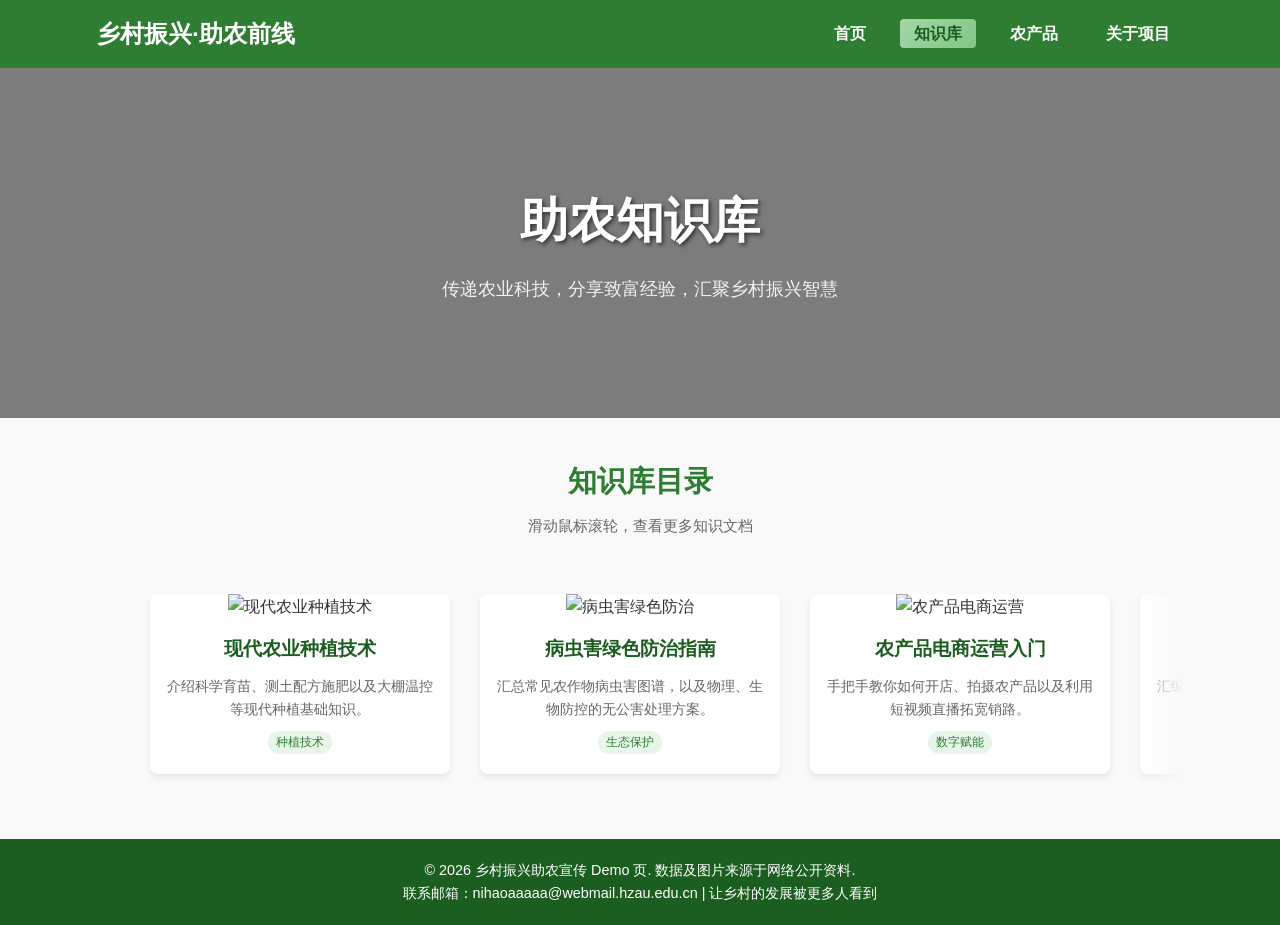
==== wiki/index.html @ e01abed7 "2.11.4 修改wiki页面细节" ====
<!DOCTYPE html>
<html lang="zh-CN">
<head>
    <meta charset="UTF-8">
    <meta name="viewport" content="width=device-width, initial-scale=1.0">
    <title>助农知识库·点亮乡村未来</title>
    <style>
        /* ==========================================
           基础样式布局与平滑滚动
           ========================================== */
        * { margin: 0; padding: 0; box-sizing: border-box; }
        html { scroll-behavior: smooth; }
        body { font-family: 'Helvetica Neue', Arial, sans-serif; color: #333; line-height: 1.6; background-color: #f9f9f9; }
        .container { width: 85%; max-width: 1200px; margin: 0 auto; }
        
        /* 导航栏样式 */
        header { background-color: #2e7d32; color: white; padding: 15px 0; }
        .nav-box { display: flex; justify-content: space-between; align-items: center; }
        .nav-links { list-style: none; display: flex; gap: 20px; }
        
        .nav-links a { 
            color: white; 
            text-decoration: none; 
            font-weight: bold; 
            padding: 6px 14px; 
            border-radius: 4px; 
            transition: background 0.4s ease, color 0.3s ease;
        }
        .nav-links a:hover, .nav-links a.active {
            background: linear-gradient(135deg, #a5d6a7, #81c784);
            color: #1b5e20;
        }

        /* 横幅样式 */
        .hero { 
            background: linear-gradient(rgba(0,0,0,0.5), rgba(0,0,0,0.5)), url('https://images.unsplash.com/photo-1589923188900-85dae523342b?auto=format&fit=crop&w=1200&q=80') no-repeat center center/cover;
            height: 350px; color: white; display: flex; align-items: center; text-align: center;
        }
        .hero-content { width: 100%; }
        .hero h1 { font-size: 3rem; margin-bottom: 15px; text-shadow: 2px 2px 4px rgba(0,0,0,0.6); }
        .hero p { font-size: 1.1rem; opacity: 0.9; }

        /* 模块通用标题 */
        .section-title { text-align: center; margin: 40px 0 10px; color: #2e7d32; font-size: 1.8rem; }
        .section-subtitle { text-align: center; margin-bottom: 30px; color: #666; font-size: 0.95rem; }
        .desktop-only { display: inline; }
        .mobile-only  { display: none;  }
        
        /* ==========================================
           横向滑动卡片与边缘淡出样式
           ========================================== */
        .scroll-wrapper {
            position: relative;
            width: 100%;
            margin-bottom: 40px;
            padding: 15px 0; /* 为卡片的悬浮上移效果留出空间 */
            /* 实现左右边缘的淡出效果 */
            -webkit-mask-image: linear-gradient(to right, transparent, black 5%, black 95%, transparent);
            mask-image: linear-gradient(to right, transparent, black 5%, black 95%, transparent);
        }

        .scroll-container { 
            display: flex; 
            gap: 30px; 
            overflow-x: auto; 
            padding: 10px 5%; /* 左右留白以配合 mask-image 的淡出区域 */
            /* 隐藏系统默认滚动条使界面更美观 */
            scrollbar-width: none; /* Firefox */
            -ms-overflow-style: none; /* IE/Edge */
        }
        .scroll-container::-webkit-scrollbar {
            display: none; /* Chrome/Safari */
        }
        
        /* 知识库文章卡片样式 */
        .card-link { 
            text-decoration: none; 
            color: inherit; 
            display: block; 
            border-radius: 8px; 
            transition: transform 0.3s ease, box-shadow 0.3s ease; 
            flex: 0 0 300px; /* 重点：固定卡片宽度，禁止被挤压 */
        }
        .card-link:hover { transform: translateY(-5px); box-shadow: 0 8px 15px rgba(46, 125, 50, 0.2); }
        
        .card { background: white; border-radius: 8px; overflow: hidden; box-shadow: 0 4px 6px rgba(0,0,0,0.08); text-align: center; padding-bottom: 20px; height: 100%; }
        .card img { width: 100%; height: 180px; object-fit: cover; }
        .card h3 { margin: 15px 0 10px; color: #1b5e20; font-size: 1.2rem; }
        .card p { padding: 0 15px; color: #666; font-size: 0.9rem; }
        
        /* 标签样式 */
        .tag { display: inline-block; background-color: #e8f5e9; color: #2e7d32; padding: 2px 8px; border-radius: 12px; font-size: 0.75rem; margin-top: 10px; }

        /* 页脚 */
        footer { background-color: #1b5e20; color: white; text-align: center; padding: 20px 0; margin-top: 40px; font-size: 0.9rem; }

        /* 移动端响应式适配 */
        @media (max-width: 768px) {
            .container { width: 90%; }
            .nav-box { flex-direction: column; gap: 15px; text-align: center; }
            .nav-links { gap: 10px; justify-content: center; }
            .nav-links a { padding: 5px 10px; font-size: 0.9rem; }
            .hero h1 { font-size: 2rem; padding: 0 10px; }
            .hero { height: 280px; }
            .card-link { flex: 0 0 260px; } /* 移动端卡片稍微改窄一点 */
            .desktop-only { display: none;  }
            .mobile-only  { display: inline; }
        }
    </style>
</head>
<body>

    <header>
        <div class="container nav-box">
            <h2>乡村振兴·助农前线</h2>
            <nav>
                <ul class="nav-links">
                    <li><a href="/">首页</a></li>
                    <li><a href="/wiki/" class="active">知识库</a></li>
                    <li><a href="/products/">农产品</a></li>
                    <li><a href="/about/">关于项目</a></li>
                </ul>
            </nav>
        </div>
    </header>

    <section class="hero">
        <div class="hero-content">
            <h1>助农知识库</h1>
            <p>传递农业科技，分享致富经验，汇聚乡村振兴智慧</p>
        </div>
    </section>

    <main class="container" id="wiki-catalog">
        <h2 class="section-title">知识库目录</h2>
        <p class="section-subtitle"><span class="desktop-only">滑动鼠标滚轮，查看更多知识文档</span><span class="mobile-only">左右拖动，查看更多知识文档</span></p>
        
        <!-- 增加了包裹层和滚动容器 -->
        <div class="scroll-wrapper">
            <div class="scroll-container" id="scroll-container">
                <!-- 示例文件 1 -->
                <a href="wiki_pages/example1.html" class="card-link">
                    <div class="card">
                        <img src="https://images.unsplash.com/photo-1592982537447-6f296b05e620?auto=format&fit=crop&w=400&q=80" alt="现代农业种植技术">
                        <h3>现代农业种植技术</h3>
                        <p>介绍科学育苗、测土配方施肥以及大棚温控等现代种植基础知识。</p>
                        <span class="tag">种植技术</span>
                    </div>
                </a>

                <!-- 示例文件 2 -->
                <a href="wiki_pages/example2.html" class="card-link">
                    <div class="card">
                        <img src="https://images.unsplash.com/photo-1628186178358-1a52de2f31f9?auto=format&fit=crop&w=400&q=80" alt="病虫害绿色防治">
                        <h3>病虫害绿色防治指南</h3>
                        <p>汇总常见农作物病虫害图谱，以及物理、生物防控的无公害处理方案。</p>
                        <span class="tag">生态保护</span>
                    </div>
                </a>

                <!-- 示例文件 3 -->
                <a href="wiki_pages/example3.html" class="card-link">
                    <div class="card">
                        <img src="https://images.unsplash.com/photo-1556740738-b6a63e27c4df?auto=format&fit=crop&w=400&q=80" alt="农产品电商运营">
                        <h3>农产品电商运营入门</h3>
                        <p>手把手教你如何开店、拍摄农产品以及利用短视频直播拓宽销路。</p>
                        <span class="tag">数字赋能</span>
                    </div>
                </a>

                <!-- 示例文件 4 -->
                <a href="wiki_pages/example4.html" class="card-link">
                    <div class="card">
                        <img src="https://images.unsplash.com/photo-1454165804606-c3d57bc86b40?auto=format&fit=crop&w=400&q=80" alt="惠农政策解读">
                        <h3>2026年惠农政策解读</h3>
                        <p>汇编最新农业补贴申请流程、农村金融信贷政策及返乡创业支持。</p>
                        <span class="tag">政策指南</span>
                    </div>
                </a>
                
                <!-- 这里为了展示出滚动和淡出效果，我复制了一个占位卡片。当你实际数据增多时效果会很明显 -->
                <a href="#" class="card-link">
                    <div class="card">
                        <img src="https://images.unsplash.com/photo-1500937386664-56d1dfef3854?auto=format&fit=crop&w=400&q=80" alt="乡村旅游开发">
                        <h3>乡村旅游与文创开发</h3>
                        <p>解析如何结合本地特色打造农文旅融合IP，带动周边产业协同发展。</p>
                        <span class="tag">产业融合</span>
                    </div>
                </a>
            </div>
        </div>
    </main>

    <footer id="footer">
        <div class="container">
            <p>© 2026 乡村振兴助农宣传 Demo 页. 数据及图片来源于网络公开资料.</p>
            <p>联系邮箱：nihaoaaaaa@webmail.hzau.edu.cn | 让乡村的发展被更多人看到</p>
        </div>
    </footer>

    <!-- 用于将鼠标滚轮的上下滚动转换为容器的左右滚动 -->
    <script>
        document.addEventListener("DOMContentLoaded", function() {
            const scrollContainer = document.getElementById('scroll-container');
            
            scrollContainer.addEventListener('wheel', function(event) {
                // 判断是否产生了滚轮事件（deltaY 代表垂直滚动量）
                if (event.deltaY !== 0) {
                    // 阻止页面整体随滚轮向下滚动
                    event.preventDefault();
                    // 将垂直滚动量赋值给容器的水平滚动位置 (scrollLeft)
                    scrollContainer.scrollLeft += event.deltaY;
                }
            });
        });
    </script>
</body>
</html>
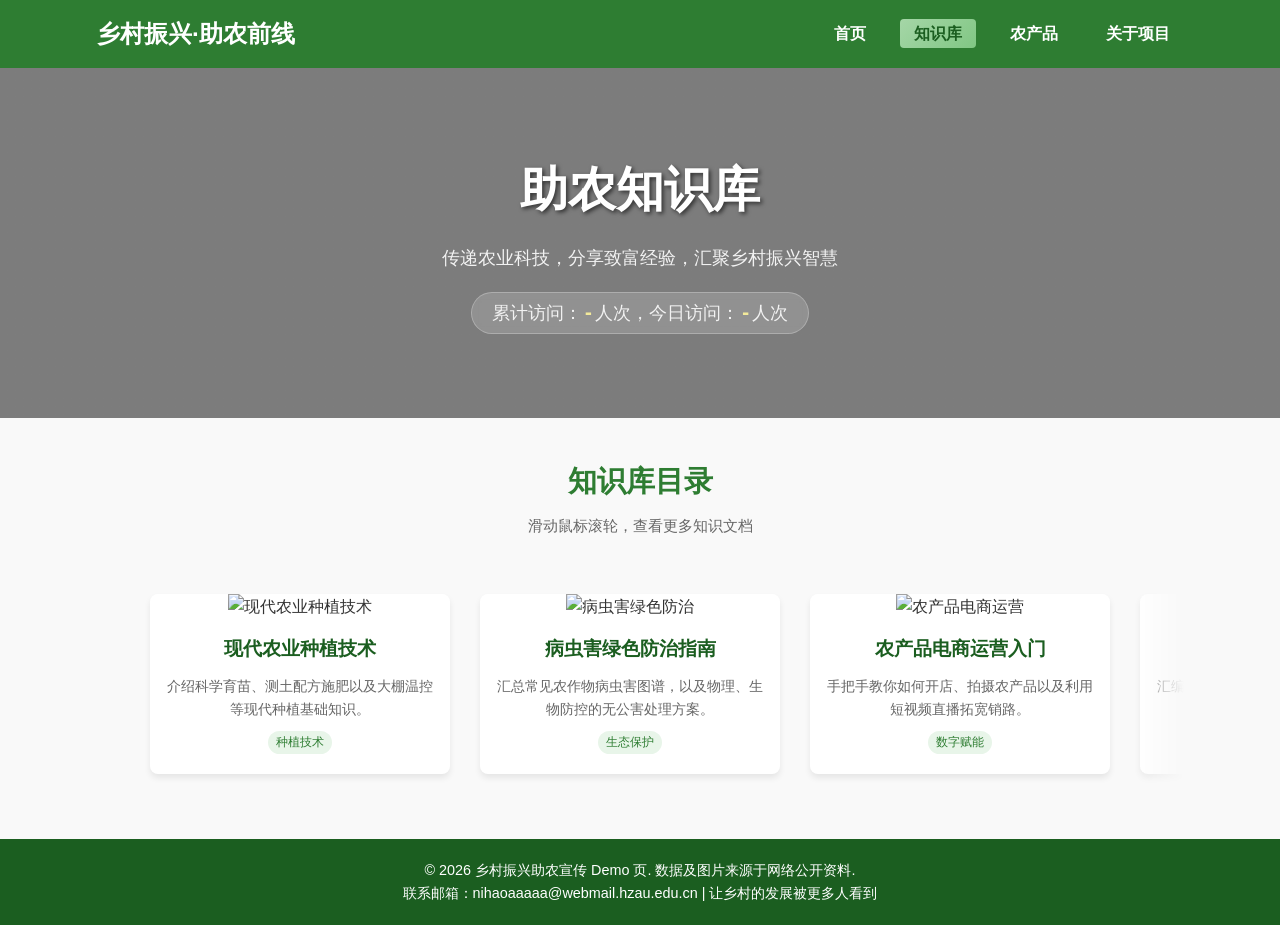
==== commit 3ebf02cc: "2.14 修改wiki页面细节" ====
--- a/wiki/index.html
+++ b/wiki/index.html
@@ -44,7 +44,22 @@
         .section-title { text-align: center; margin: 40px 0 10px; color: #2e7d32; font-size: 1.8rem; }
         .section-subtitle { text-align: center; margin-bottom: 30px; color: #666; font-size: 0.95rem; }
         .desktop-only { display: inline; }
-        .mobile-only  { display: none;  }
+
+        .hero-stats {
+            font-family: system-ui, -apple-system, BlinkMacSystemFont, "Segoe UI", Roboto, sans-serif;
+            font-size: 0.95rem;
+            margin-top: 20px;
+            display: inline-block;
+            background: rgba(255, 255, 255, 0.18);
+            backdrop-filter: blur(5px);
+            -webkit-backdrop-filter: blur(5px);
+            padding: 6px 20px;
+            border-radius: 50px;
+            border: 1px solid rgba(255, 255, 255, 0.3);
+        }
+        .hero-stats span { font-weight: bold; color: #fff59d; margin: 0 3px; }
+
+        .mobile-only  { display: none; }
         
         /* ==========================================
            横向滑动卡片与边缘淡出样式
@@ -102,9 +117,10 @@
             .nav-links a { padding: 5px 10px; font-size: 0.9rem; }
             .hero h1 { font-size: 2rem; padding: 0 10px; }
             .hero { height: 280px; }
-            .card-link { flex: 0 0 260px; } /* 移动端卡片稍微改窄一点 */
+            .card-link { flex: 0 0 260px; }
             .desktop-only { display: none;  }
             .mobile-only  { display: inline; }
+            .hero-stats { font-size: 0.85rem; padding: 4px 15px; }
         }
     </style>
 </head>
@@ -128,6 +144,7 @@
         <div class="hero-content">
             <h1>助农知识库</h1>
             <p>传递农业科技，分享致富经验，汇聚乡村振兴智慧</p>
+            <p class="hero-stats">累计访问：<span id="total-visits">0</span>人次，今日访问：<span id="today-visits">0</span>人次</p>
         </div>
     </section>
 
@@ -214,5 +231,22 @@
             });
         });
     </script>
+
+    <script src="config.js"></script>
+    <script>
+        document.addEventListener("DOMContentLoaded", function() {
+            if (!window.MY_APP_CONFIG || !window.MY_APP_CONFIG.apiBaseUrl) return;
+            fetch(window.MY_APP_CONFIG.apiBaseUrl)
+                .then(res => res.json())
+                .then(data => {
+                    document.getElementById('total-visits').textContent = data.total_visits;
+                    document.getElementById('today-visits').textContent = data.today_visits;
+                })
+                .catch(() => {
+                    document.getElementById('total-visits').textContent = '-';
+                    document.getElementById('today-visits').textContent = '-';
+                });
+        });
+    </script>
 </body>
 </html>
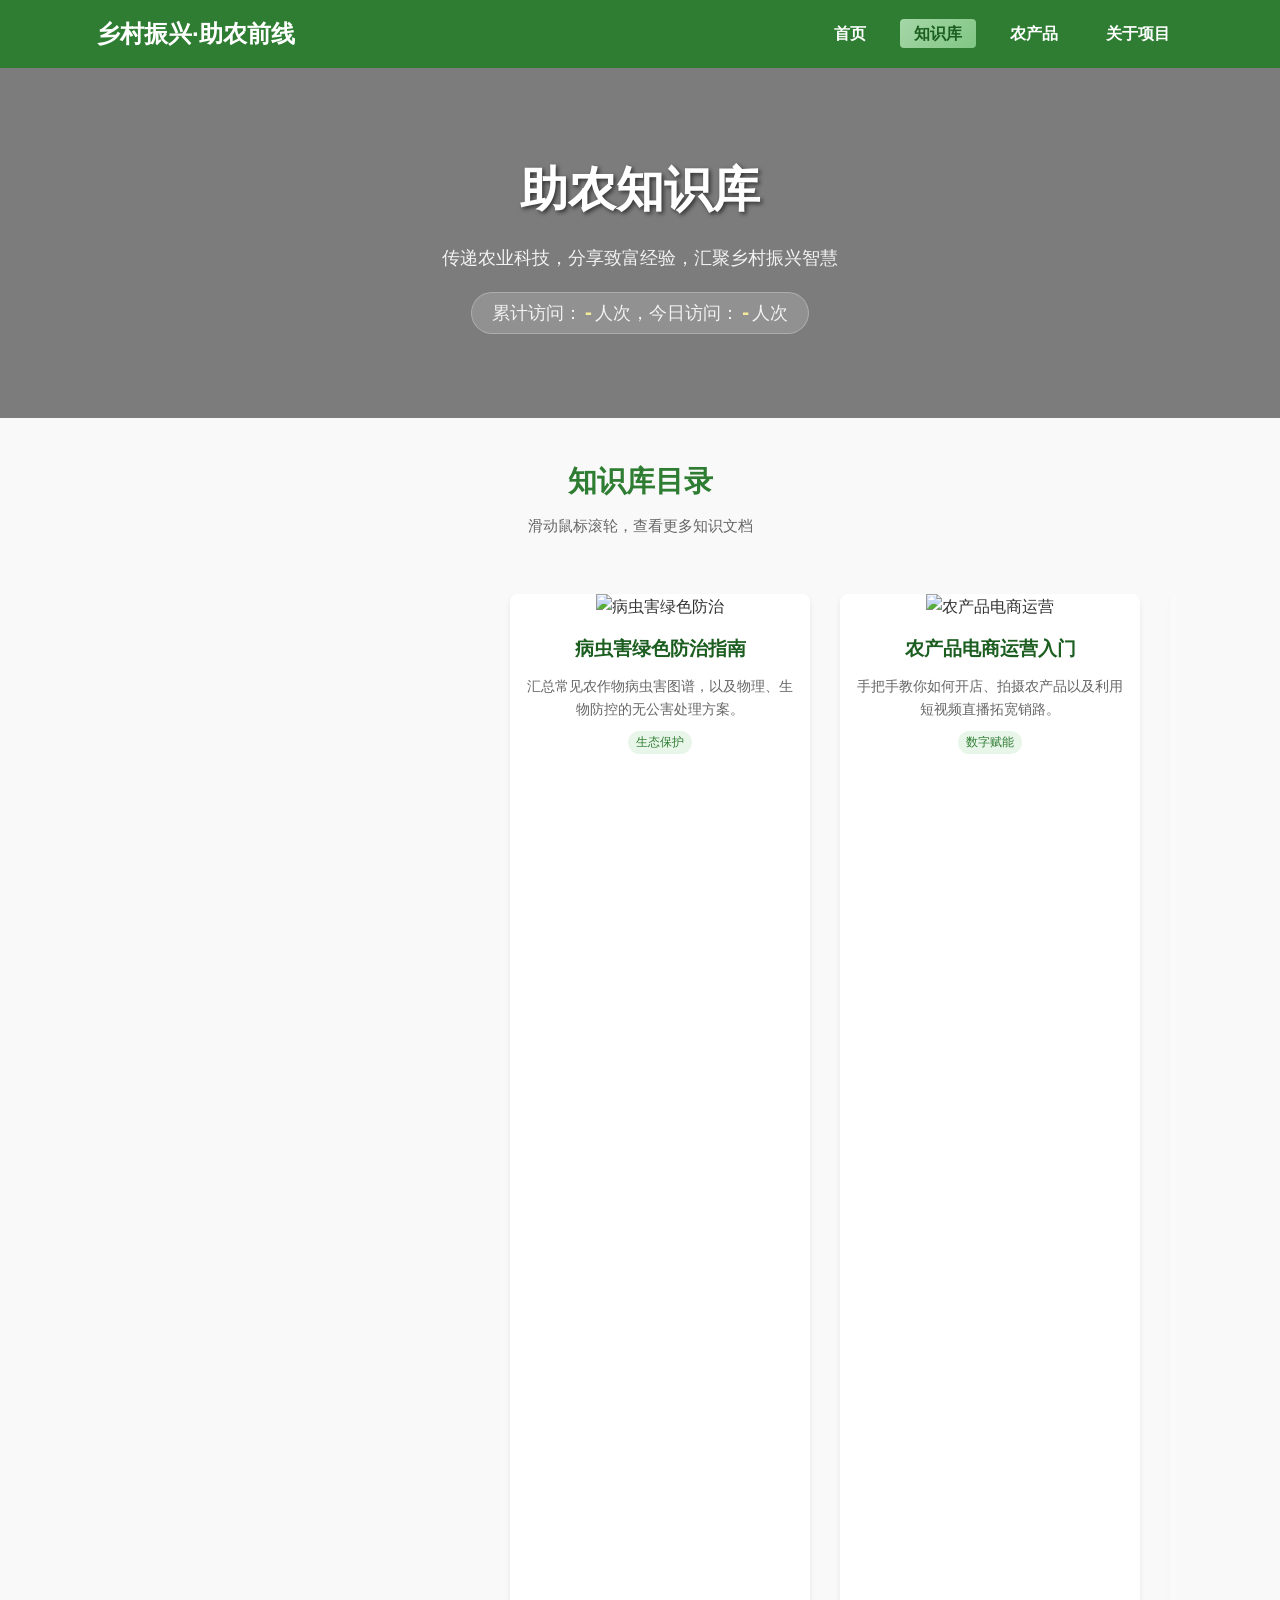
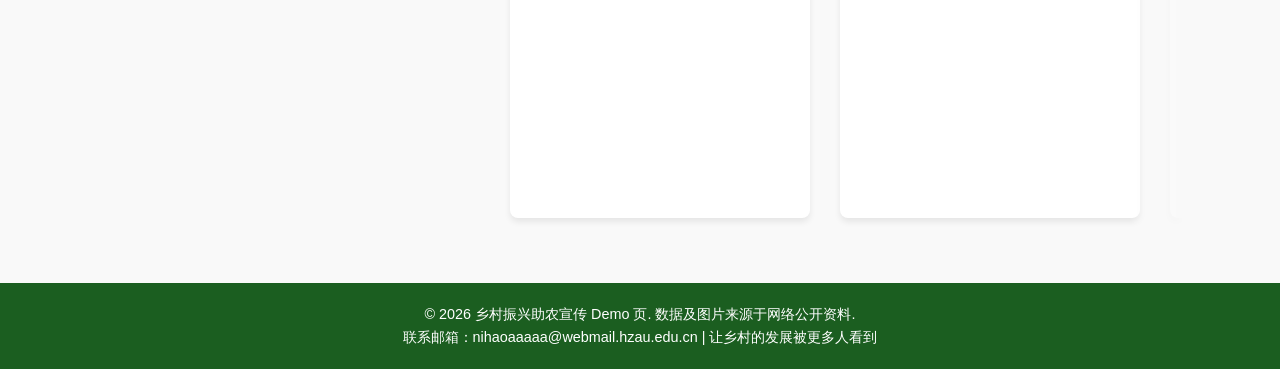
==== commit 0932c4bf: "3.3 修改知识库页面大卡片触发后反馈逻辑" ====
--- a/wiki/index.html
+++ b/wiki/index.html
@@ -155,8 +155,8 @@
         <!-- 增加了包裹层和滚动容器 -->
         <div class="scroll-wrapper">
             <div class="scroll-container" id="scroll-container">
-                <!-- 示例文件 1 -->
-                <a href="wiki_pages/example1.html" class="card-link">
+                <!-- 类别 1 -->
+                <a href="/wiki/list?cat=modern-farming" class="card-link"></a>
                     <div class="card">
                         <img src="https://images.unsplash.com/photo-1592982537447-6f296b05e620?auto=format&fit=crop&w=400&q=80" alt="现代农业种植技术">
                         <h3>现代农业种植技术</h3>
@@ -165,8 +165,8 @@
                     </div>
                 </a>
 
-                <!-- 示例文件 2 -->
-                <a href="wiki_pages/example2.html" class="card-link">
+                <!-- 类别 2 -->
+                <a href="/wiki/list?cat=pest-control" class="card-link">
                     <div class="card">
                         <img src="https://images.unsplash.com/photo-1628186178358-1a52de2f31f9?auto=format&fit=crop&w=400&q=80" alt="病虫害绿色防治">
                         <h3>病虫害绿色防治指南</h3>
@@ -175,8 +175,8 @@
                     </div>
                 </a>
 
-                <!-- 示例文件 3 -->
-                <a href="wiki_pages/example3.html" class="card-link">
+                <!-- 类别 3 -->
+                <a href="/wiki/list?cat=ecommerce" class="card-link">
                     <div class="card">
                         <img src="https://images.unsplash.com/photo-1556740738-b6a63e27c4df?auto=format&fit=crop&w=400&q=80" alt="农产品电商运营">
                         <h3>农产品电商运营入门</h3>
@@ -185,18 +185,18 @@
                     </div>
                 </a>
 
-                <!-- 示例文件 4 -->
-                <a href="wiki_pages/example4.html" class="card-link">
+                <!-- 类别 4 -->
+                <a href="/wiki/list?cat=recent-policies" class="card-link">
                     <div class="card">
                         <img src="https://images.unsplash.com/photo-1454165804606-c3d57bc86b40?auto=format&fit=crop&w=400&q=80" alt="惠农政策解读">
-                        <h3>2026年惠农政策解读</h3>
+                        <h3>近年惠农政策解读</h3>
                         <p>汇编最新农业补贴申请流程、农村金融信贷政策及返乡创业支持。</p>
                         <span class="tag">政策指南</span>
                     </div>
                 </a>
                 
-                <!-- 这里为了展示出滚动和淡出效果，我复制了一个占位卡片。当你实际数据增多时效果会很明显 -->
-                <a href="#" class="card-link">
+                <!-- 类别 5 -->
+                <a href="/wiki/list?cat=rural-tourism" class="card-link">
                     <div class="card">
                         <img src="https://images.unsplash.com/photo-1500937386664-56d1dfef3854?auto=format&fit=crop&w=400&q=80" alt="乡村旅游开发">
                         <h3>乡村旅游与文创开发</h3>
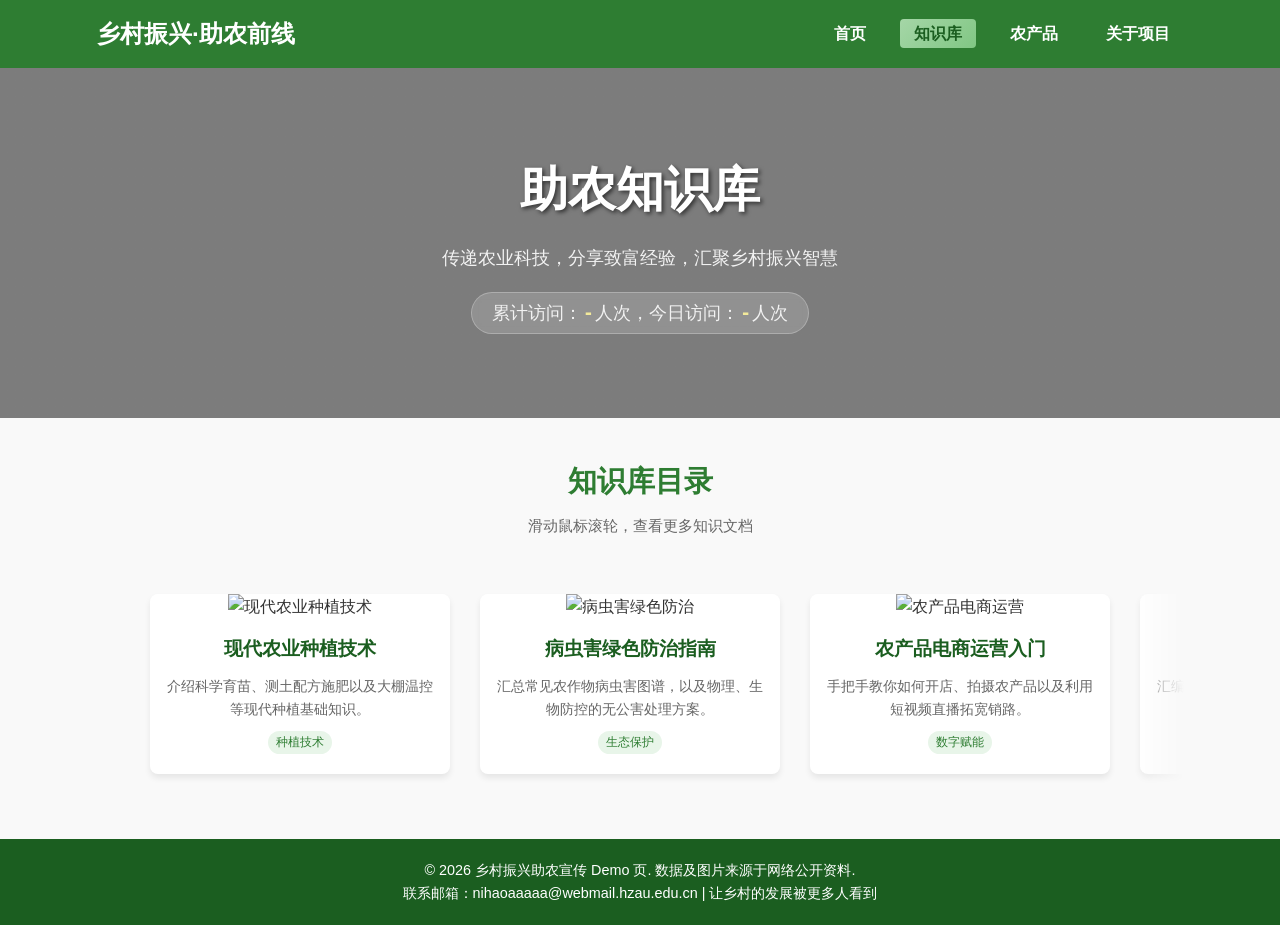
==== commit 5c136512: "3.3.2 修改部分细节；新增拉取文章功能；修改后台部分页面刷新功能" ====
--- a/wiki/index.html
+++ b/wiki/index.html
@@ -156,9 +156,9 @@
         <div class="scroll-wrapper">
             <div class="scroll-container" id="scroll-container">
                 <!-- 类别 1 -->
-                <a href="/wiki/list?cat=modern-farming" class="card-link"></a>
-                    <div class="card">
-                        <img src="https://images.unsplash.com/photo-1592982537447-6f296b05e620?auto=format&fit=crop&w=400&q=80" alt="现代农业种植技术">
+                <a href="/wiki/list?cat=modern-farming" class="card-link">
+                    <div class="card">
+                        <img src="https://img95.699pic.com/photo/60068/7155.jpg_wh860.jpg" alt="现代农业种植技术">
                         <h3>现代农业种植技术</h3>
                         <p>介绍科学育苗、测土配方施肥以及大棚温控等现代种植基础知识。</p>
                         <span class="tag">种植技术</span>
@@ -168,7 +168,7 @@
                 <!-- 类别 2 -->
                 <a href="/wiki/list?cat=pest-control" class="card-link">
                     <div class="card">
-                        <img src="https://images.unsplash.com/photo-1628186178358-1a52de2f31f9?auto=format&fit=crop&w=400&q=80" alt="病虫害绿色防治">
+                        <img src="https://nync.yn.gov.cn/uploadfile/s38/2022/0721/20220721085410362.jpg" alt="病虫害绿色防治">
                         <h3>病虫害绿色防治指南</h3>
                         <p>汇总常见农作物病虫害图谱，以及物理、生物防控的无公害处理方案。</p>
                         <span class="tag">生态保护</span>
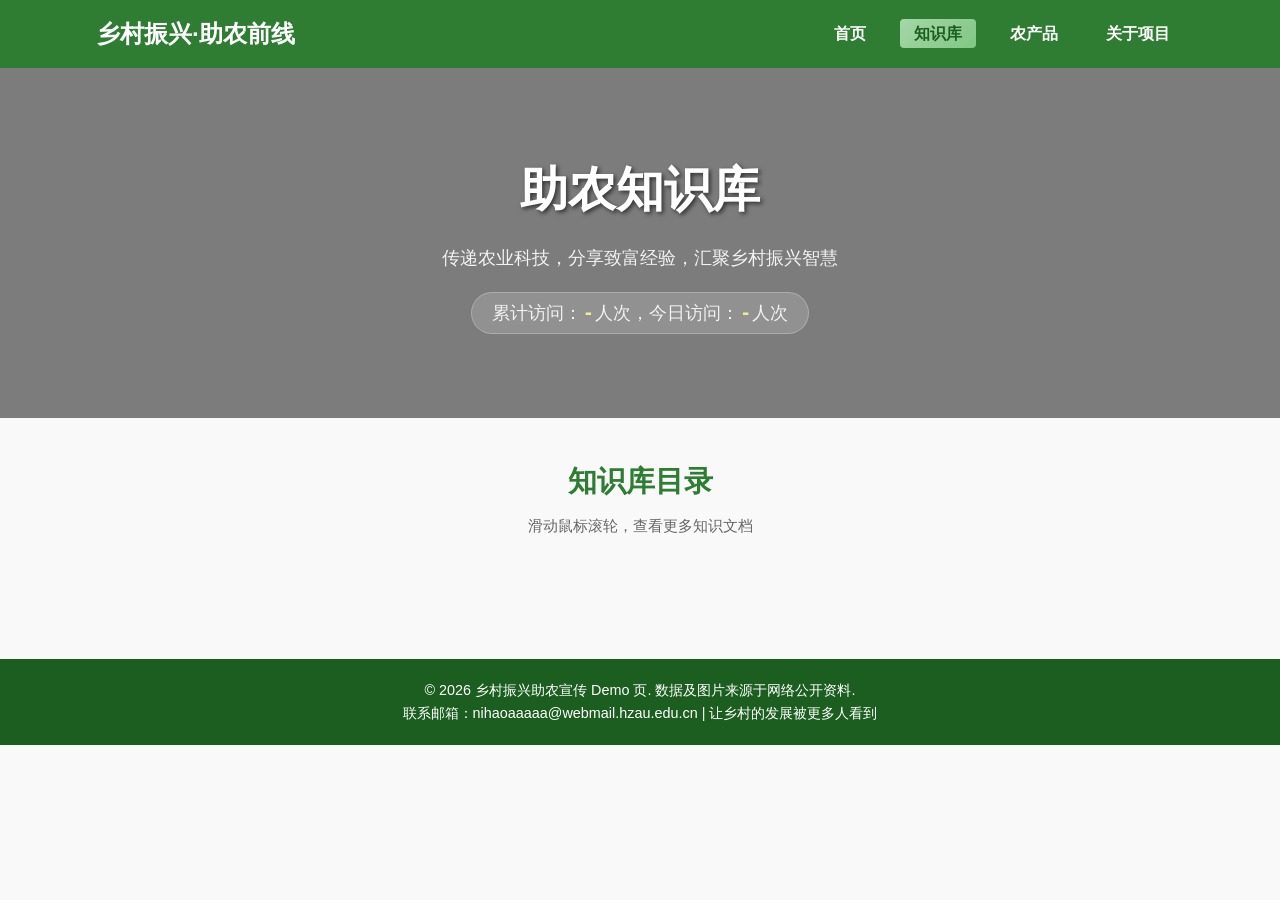
==== commit e5dd1210: "3.7.3 修改知识库页面卡片由硬编码转为动态加载" ====
--- a/wiki/index.html
+++ b/wiki/index.html
@@ -152,61 +152,34 @@
         <h2 class="section-title">知识库目录</h2>
         <p class="section-subtitle"><span class="desktop-only">滑动鼠标滚轮，查看更多知识文档</span><span class="mobile-only">左右拖动，查看更多知识文档</span></p>
         
-        <!-- 增加了包裹层和滚动容器 -->
+        <!-- 动态加载卡片列表 -->
         <div class="scroll-wrapper">
             <div class="scroll-container" id="scroll-container">
-                <!-- 类别 1 -->
-                <a href="/wiki/list?cat=modern-farming" class="card-link">
-                    <div class="card">
-                        <img src="https://img95.699pic.com/photo/60068/7155.jpg_wh860.jpg" alt="现代农业种植技术">
-                        <h3>现代农业种植技术</h3>
-                        <p>介绍科学育苗、测土配方施肥以及大棚温控等现代种植基础知识。</p>
-                        <span class="tag">种植技术</span>
-                    </div>
-                </a>
-
-                <!-- 类别 2 -->
-                <a href="/wiki/list?cat=pest-control" class="card-link">
-                    <div class="card">
-                        <img src="https://nync.yn.gov.cn/uploadfile/s38/2022/0721/20220721085410362.jpg" alt="病虫害绿色防治">
-                        <h3>病虫害绿色防治指南</h3>
-                        <p>汇总常见农作物病虫害图谱，以及物理、生物防控的无公害处理方案。</p>
-                        <span class="tag">生态保护</span>
-                    </div>
-                </a>
-
-                <!-- 类别 3 -->
-                <a href="/wiki/list?cat=ecommerce" class="card-link">
-                    <div class="card">
-                        <img src="https://images.unsplash.com/photo-1556740738-b6a63e27c4df?auto=format&fit=crop&w=400&q=80" alt="农产品电商运营">
-                        <h3>农产品电商运营入门</h3>
-                        <p>手把手教你如何开店、拍摄农产品以及利用短视频直播拓宽销路。</p>
-                        <span class="tag">数字赋能</span>
-                    </div>
-                </a>
-
-                <!-- 类别 4 -->
-                <a href="/wiki/list?cat=recent-policies" class="card-link">
-                    <div class="card">
-                        <img src="https://images.unsplash.com/photo-1454165804606-c3d57bc86b40?auto=format&fit=crop&w=400&q=80" alt="惠农政策解读">
-                        <h3>近年惠农政策解读</h3>
-                        <p>汇编最新农业补贴申请流程、农村金融信贷政策及返乡创业支持。</p>
-                        <span class="tag">政策指南</span>
-                    </div>
-                </a>
-                
-                <!-- 类别 5 -->
-                <a href="/wiki/list?cat=rural-tourism" class="card-link">
-                    <div class="card">
-                        <img src="https://images.unsplash.com/photo-1500937386664-56d1dfef3854?auto=format&fit=crop&w=400&q=80" alt="乡村旅游开发">
-                        <h3>乡村旅游与文创开发</h3>
-                        <p>解析如何结合本地特色打造农文旅融合IP，带动周边产业协同发展。</p>
-                        <span class="tag">产业融合</span>
-                    </div>
-                </a>
             </div>
         </div>
     </main>
+
+    <script>
+        document.addEventListener("DOMContentLoaded", async function() {
+            const container = document.getElementById('scroll-container');
+            try {
+                const res = await fetch('/api/articles/categories');
+                const data = await res.json();
+                const subs = (data.list || []).filter(c => c.parent_id && c.image_url);
+                if (subs.length === 0) return;
+                container.innerHTML = subs.map(c => `
+                    <a href="/wiki/list?cat=${c.slug}" class="card-link">
+                        <div class="card">
+                            <img src="${c.image_url}" alt="${c.name}">
+                            <h3>${c.name}</h3>
+                            <p>${c.description || ''}</p>
+                            <span class="tag">${c.tag || ''}</span>
+                        </div>
+                    </a>
+                `).join('');
+            } catch(e) { console.error('加载分类失败', e); }
+        });
+    </script>
 
     <footer id="footer">
         <div class="container">
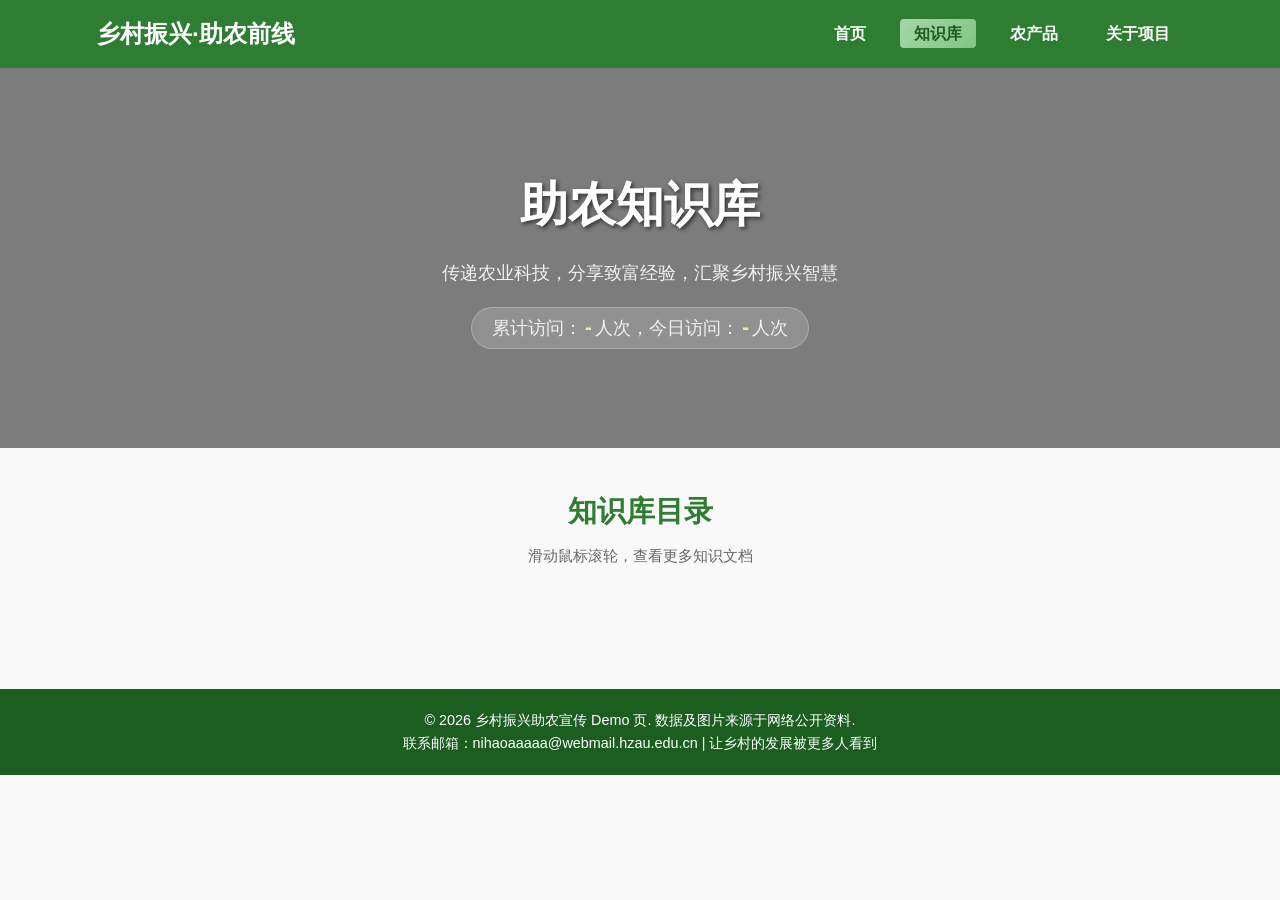
==== commit 585aaf6a: "3.7.21 修改wiki页面banner位宽度" ====
--- a/wiki/index.html
+++ b/wiki/index.html
@@ -34,7 +34,7 @@
         /* 横幅样式 */
         .hero { 
             background: linear-gradient(rgba(0,0,0,0.5), rgba(0,0,0,0.5)), url('https://images.unsplash.com/photo-1589923188900-85dae523342b?auto=format&fit=crop&w=1200&q=80') no-repeat center center/cover;
-            height: 350px; color: white; display: flex; align-items: center; text-align: center;
+            height: 380px; color: white; display: flex; align-items: center; text-align: center;
         }
         .hero-content { width: 100%; }
         .hero h1 { font-size: 3rem; margin-bottom: 15px; text-shadow: 2px 2px 4px rgba(0,0,0,0.6); }
